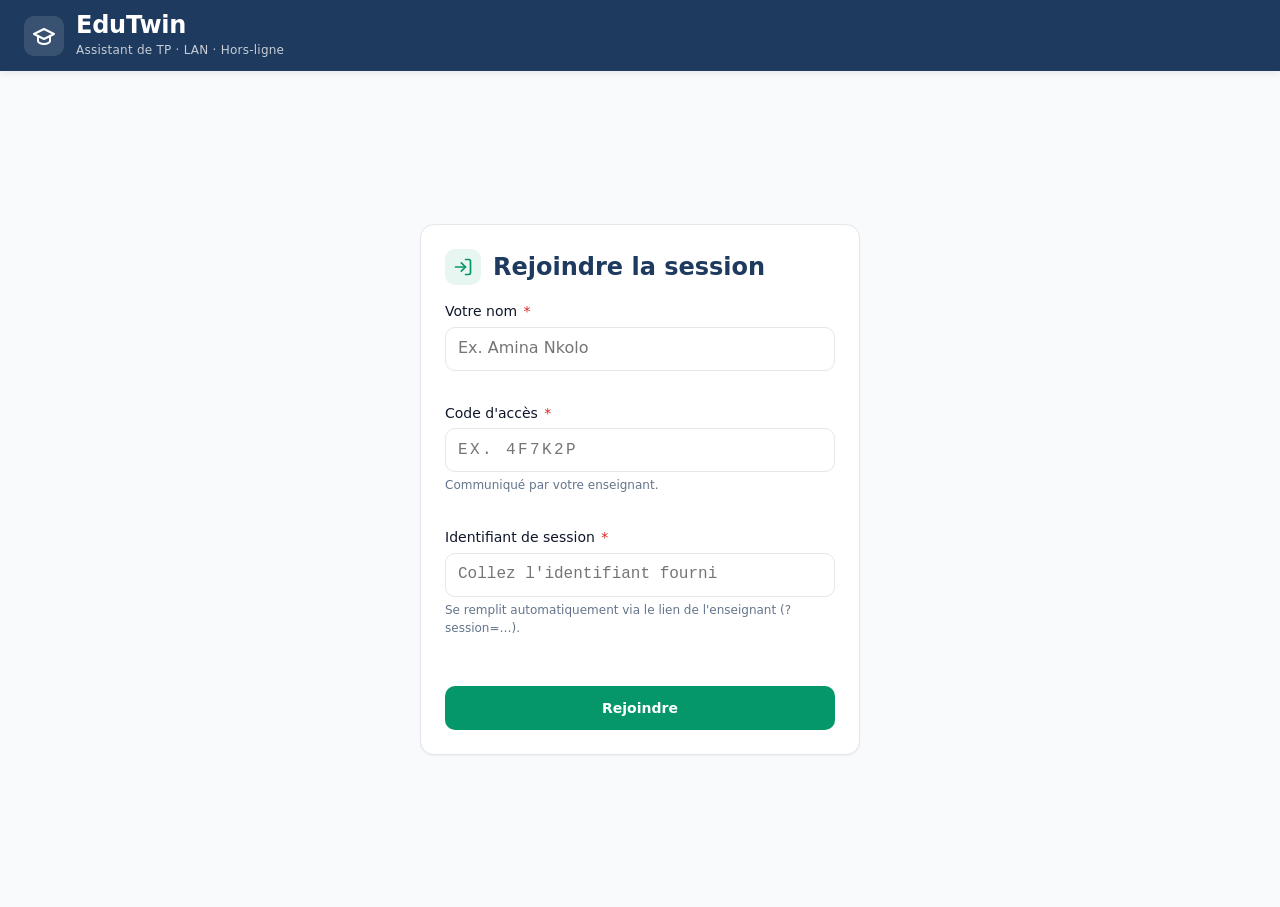
==== frontend/student.html @ 69db7e3c "mvp complet" ====
<!DOCTYPE html>
<html lang="fr">
<head>
  <meta charset="UTF-8">
  <meta name="viewport" content="width=device-width, initial-scale=1">
  <title>EduTwin — Espace Élève</title>
  <link rel="stylesheet" href="css/tokens.css">
  <link rel="stylesheet" href="css/fonts.css">
  <link rel="stylesheet" href="css/base.css">
  <link rel="stylesheet" href="css/components.css">
  <link rel="stylesheet" href="css/student.css">
</head>
<body>
  <a class="skip-link" href="#main">Aller au contenu principal</a>

  <header class="app-header">
    <div class="app-header__inner">
      <a class="brand" href="index.html" aria-label="EduTwin — accueil">
        <span class="brand__logo" aria-hidden="true">
          <svg class="icon-lg" viewBox="0 0 24 24" fill="none" stroke="currentColor" stroke-width="2" stroke-linecap="round" stroke-linejoin="round"><path d="M22 10 12 5 2 10l10 5 10-5Z"/><path d="M6 12v5c0 1 2 3 6 3s6-2 6-3v-5"/></svg>
        </span>
        <span>
          <span class="brand__name">EduTwin</span>
          <span class="brand__sub">Assistant de TP · LAN · Hors-ligne</span>
        </span>
      </a>
      <span class="app-header__spacer"></span>
      <span class="app-header__meta" id="header-eleve"></span>
    </div>
  </header>

  <main id="main">
    <!-- ================= ÉCRAN DE CONNEXION ================= -->
    <section class="join-screen" id="ecran-join">
      <div class="card join-card" aria-labelledby="titre-join">
        <div class="card__header">
          <span class="card__icon" aria-hidden="true" style="background:var(--color-success-050);color:var(--color-accent);">
            <svg class="icon" viewBox="0 0 24 24" fill="none" stroke="currentColor" stroke-width="2" stroke-linecap="round" stroke-linejoin="round"><path d="M15 3h4a2 2 0 0 1 2 2v14a2 2 0 0 1-2 2h-4"/><path d="m10 17 5-5-5-5"/><path d="M15 12H3"/></svg>
          </span>
          <h1 class="card__title" id="titre-join" style="font-size:var(--fs-xl);">Rejoindre la session</h1>
        </div>

        <form id="form-join" novalidate>
          <div class="field">
            <label class="field__label" for="nom_eleve">Votre nom <span class="field__req" aria-hidden="true">*</span></label>
            <input class="input" type="text" id="nom_eleve" name="nom_eleve" required
                   placeholder="Ex. Amina Nkolo" autocomplete="name">
            <p class="field__error" id="err-nom" aria-live="polite"></p>
          </div>
          <div class="field">
            <label class="field__label" for="code_acces">Code d'accès <span class="field__req" aria-hidden="true">*</span></label>
            <input class="input input--mono" type="text" id="code_acces" name="code_acces" required
                   placeholder="Ex. 4F7K2P" autocomplete="off" autocapitalize="characters"
                   maxlength="12" style="letter-spacing:.15em;text-transform:uppercase;">
            <p class="field__hint">Communiqué par votre enseignant.</p>
            <p class="field__error" id="err-code" aria-live="polite"></p>
          </div>
          <div class="field">
            <label class="field__label" for="session_id">Identifiant de session <span class="field__req" aria-hidden="true">*</span></label>
            <input class="input input--mono" type="text" id="session_id" name="session_id" required
                   placeholder="Collez l'identifiant fourni" autocomplete="off">
            <p class="field__hint">Se remplit automatiquement via le lien de l'enseignant (?session=…).</p>
            <p class="field__error" id="err-session" aria-live="polite"></p>
          </div>
          <p class="field__error" id="err-join" aria-live="polite"></p>
          <button class="btn btn--accent btn--block mt-4" type="submit" id="btn-join">
            <span class="btn__label">Rejoindre</span>
          </button>
        </form>
      </div>
    </section>

    <!-- ================= VUE TP (masquée avant connexion) ================= -->
    <section class="container hidden" id="ecran-tp">
      <div class="page-title">
        <h1 id="tp-titre">Mon TP</h1>
      </div>
      <p class="page-subtitle" id="tp-sous-titre">Suivez les tâches et posez vos questions à l'assistant.</p>

      <div class="note mb-4">
        <svg class="icon-sm" viewBox="0 0 24 24" fill="none" stroke="currentColor" stroke-width="2" stroke-linecap="round" stroke-linejoin="round" aria-hidden="true" style="margin-top:2px;"><circle cx="12" cy="12" r="10"/><path d="M12 16v-4"/><path d="M12 8h.01"/></svg>
        <span>EduTwin ne remplace pas votre éditeur de code : gardez votre IDE ouvert à côté et codez-y. Ici, mettez à jour votre avancement et demandez des indices.</span>
      </div>

      <!-- Progression globale de l'élève -->
      <div class="card mb-4">
        <div class="student-progress">
          <span class="student-progress__label" id="progress-label">0 / 0</span>
          <div class="progress" id="progress-global"><div class="progress__bar" id="progress-global-bar"></div></div>
          <span class="text-sm text-muted" id="progress-pct">0%</span>
        </div>
      </div>

      <div class="student-layout">
        <!-- Tâches -->
        <div>
          <h2 class="mb-2" style="font-size:var(--fs-lg);">Tâches</h2>
          <div class="task-list" id="task-list"><!-- rempli par student.js --></div>
        </div>

        <!-- Chat IA -->
        <div class="chat-panel" aria-labelledby="chat-titre">
          <div class="chat-panel__header">
            <span class="card__icon" aria-hidden="true">
              <svg class="icon" viewBox="0 0 24 24" fill="none" stroke="currentColor" stroke-width="2" stroke-linecap="round" stroke-linejoin="round"><path d="M12 8V4H8"/><rect width="16" height="12" x="4" y="8" rx="2"/><path d="M2 14h2"/><path d="M20 14h2"/><path d="M15 13v2"/><path d="M9 13v2"/></svg>
            </span>
            <div>
              <div class="chat-panel__title" id="chat-titre">Assistant EduTwin</div>
              <div class="chat-panel__sub">Des indices, jamais la solution toute faite.</div>
            </div>
          </div>

          <div class="chat-log" id="chat-log" aria-live="polite" aria-label="Conversation avec l'assistant">
            <div class="chat-bubble chat-bubble--ai">
              Bonjour ! Pose-moi une question sur une tâche et je te guiderai pas à pas.
            </div>
          </div>

          <form class="chat-form" id="chat-form">
            <label class="sr-only" for="question">Votre question</label>
            <textarea class="textarea" id="question" name="question" rows="1"
                      placeholder="Posez votre question…" required></textarea>
            <button class="btn btn--primary btn--icon" type="submit" id="btn-chat" aria-label="Envoyer la question">
              <svg class="icon" viewBox="0 0 24 24" fill="none" stroke="currentColor" stroke-width="2" stroke-linecap="round" stroke-linejoin="round" aria-hidden="true"><path d="M22 2 11 13"/><path d="M22 2 15 22l-4-9-9-4Z"/></svg>
            </button>
          </form>
        </div>
      </div>
    </section>
  </main>

  <div class="toast-region" id="toast-region" aria-live="polite" aria-atomic="false"></div>

  <script type="module" src="js/student.js"></script>
</body>
</html>
---- frontend/css/tokens.css ----
/* ==========================================================================
   EduTwin — Design Tokens (skill ui-ux-pro-max : "Data-Dense Dashboard")
   Source de vérité visuelle. NE PAS coder de couleur en dur ailleurs :
   utiliser exclusivement ces variables.
   ========================================================================== */

:root {
  /* --- Couleurs de marque --- */
  --color-primary:        #1E3A5F;   /* navy — barres, titres, header */
  --color-primary-600:    #17304e;
  --color-primary-700:    #112640;
  --color-on-primary:     #FFFFFF;
  --color-secondary:      #2563EB;   /* bleu — actions, liens, en_cours */
  --color-secondary-050:  #EFF4FF;
  --color-accent:         #059669;   /* vert — CTA, complete, actif */
  --color-accent-050:     #E7F6F0;

  /* --- Surfaces & texte --- */
  --color-background:     #F8FAFC;
  --color-surface:        #FFFFFF;
  --color-foreground:     #0F172A;
  --color-muted:          #F1F3F5;
  --color-muted-fg:       #64748B;   /* texte secondaire (contraste AA) */
  --color-border:         #E4E7EB;
  --color-ring:           #1E3A5F;

  /* --- Sémantique / statuts --- */
  --color-success:        #059669;   /* complete / actif */
  --color-success-050:    #E7F6F0;
  --color-info:           #2563EB;   /* en_cours */
  --color-info-050:       #EFF4FF;
  --color-danger:         #DC2626;   /* bloque */
  --color-danger-050:     #FDECEC;
  --color-warning:        #D97706;   /* inactif / alerte retard */
  --color-warning-050:    #FEF3E2;
  --color-inactive:       #94A3B8;

  /* --- Typographie --- */
  --font-sans: "Fira Sans", system-ui, -apple-system, "Segoe UI", Roboto, sans-serif;
  --font-mono: "Fira Code", ui-monospace, "SFMono-Regular", Menlo, Consolas, monospace;
  --fs-xs:   0.75rem;   /* 12 */
  --fs-sm:   0.875rem;  /* 14 */
  --fs-base: 1rem;      /* 16 */
  --fs-lg:   1.125rem;  /* 18 */
  --fs-xl:   1.5rem;    /* 24 */
  --fs-2xl:  2rem;      /* 32 */
  --lh-tight: 1.25;
  --lh-base:  1.55;
  --fw-regular: 400;
  --fw-medium:  500;
  --fw-semibold:600;
  --fw-bold:    700;

  /* --- Espacements (rythme 4/8px) --- */
  --sp-1: 0.25rem;  --sp-2: 0.5rem;  --sp-3: 0.75rem; --sp-4: 1rem;
  --sp-5: 1.25rem;  --sp-6: 1.5rem;  --sp-8: 2rem;    --sp-10: 2.5rem; --sp-12: 3rem;

  /* --- Rayons, ombres, transitions --- */
  --radius-sm: 6px;  --radius-md: 10px; --radius-lg: 14px; --radius-full: 999px;
  --shadow-sm: 0 1px 2px rgba(15,23,42,.06);
  --shadow-md: 0 2px 8px rgba(15,23,42,.08);
  --shadow-lg: 0 8px 24px rgba(15,23,42,.12);
  --ring-focus: 0 0 0 3px rgba(30,58,95,.35);
  --transition: 180ms cubic-bezier(.2,.6,.2,1);

  /* --- Z-index --- */
  --z-nav: 20; --z-sticky: 40; --z-modal: 100; --z-toast: 1000;
}

@media (prefers-reduced-motion: reduce) {
  :root { --transition: 0ms; }
  * { animation-duration: .001ms !important; transition-duration: .001ms !important; }
}

/* Les @font-face (Fira Sans / Fira Code) embarqués localement pour le hors-ligne
   sont déclarés dans fonts.css par le Lot 3 ; fallback système ci-dessus si absents. */
---- frontend/css/fonts.css ----
/* ==========================================================================
   EduTwin — Polices locales (hors-ligne, AUCUN CDN)
   --------------------------------------------------------------------------
   Les @font-face ci-dessous pointent vers des fichiers LOCAUX dans
   frontend/fonts/. Si ces fichiers sont absents, le navigateur applique
   automatiquement le fallback système déclaré dans tokens.css
   (--font-sans / --font-mono) : l'application reste parfaitement lisible.
   `font-display: swap` évite tout texte invisible pendant le chargement.
   Aucun téléchargement réseau : déposez simplement les .woff2 dans
   frontend/fonts/ pour activer Fira.
   ========================================================================== */

/* --- Fira Sans (UI / texte) --- */
@font-face {
  font-family: "Fira Sans";
  font-style: normal;
  font-weight: 300;
  font-display: swap;
  src: local("Fira Sans Light"), url("../fonts/FiraSans-Light.woff2") format("woff2");
}
@font-face {
  font-family: "Fira Sans";
  font-style: normal;
  font-weight: 400;
  font-display: swap;
  src: local("Fira Sans Regular"), url("../fonts/FiraSans-Regular.woff2") format("woff2");
}
@font-face {
  font-family: "Fira Sans";
  font-style: normal;
  font-weight: 500;
  font-display: swap;
  src: local("Fira Sans Medium"), url("../fonts/FiraSans-Medium.woff2") format("woff2");
}
@font-face {
  font-family: "Fira Sans";
  font-style: normal;
  font-weight: 600;
  font-display: swap;
  src: local("Fira Sans SemiBold"), url("../fonts/FiraSans-SemiBold.woff2") format("woff2");
}
@font-face {
  font-family: "Fira Sans";
  font-style: normal;
  font-weight: 700;
  font-display: swap;
  src: local("Fira Sans Bold"), url("../fonts/FiraSans-Bold.woff2") format("woff2");
}

/* --- Fira Code (données / code / code d'accès) --- */
@font-face {
  font-family: "Fira Code";
  font-style: normal;
  font-weight: 400;
  font-display: swap;
  src: local("Fira Code Regular"), url("../fonts/FiraCode-Regular.woff2") format("woff2");
}
@font-face {
  font-family: "Fira Code";
  font-style: normal;
  font-weight: 500;
  font-display: swap;
  src: local("Fira Code Medium"), url("../fonts/FiraCode-Medium.woff2") format("woff2");
}
@font-face {
  font-family: "Fira Code";
  font-style: normal;
  font-weight: 600;
  font-display: swap;
  src: local("Fira Code SemiBold"), url("../fonts/FiraCode-SemiBold.woff2") format("woff2");
}
@font-face {
  font-family: "Fira Code";
  font-style: normal;
  font-weight: 700;
  font-display: swap;
  src: local("Fira Code Bold"), url("../fonts/FiraCode-Bold.woff2") format("woff2");
}
---- frontend/css/base.css ----
/* ==========================================================================
   EduTwin — base.css
   Reset léger, base typographique, layout global et utilitaires.
   Dépend de tokens.css (variables) et fonts.css (@font-face), chargés
   AVANT ce fichier via des <link> dans le HTML (pas d'@import).
   ========================================================================== */

/* --- Reset léger ------------------------------------------------------- */
*,
*::before,
*::after { box-sizing: border-box; }

* { margin: 0; }

html { -webkit-text-size-adjust: 100%; scroll-behavior: smooth; }

body {
  font-family: var(--font-sans);
  font-size: var(--fs-base);
  line-height: var(--lh-base);
  font-weight: var(--fw-regular);
  color: var(--color-foreground);
  background-color: var(--color-background);
  min-height: 100dvh;
  -webkit-font-smoothing: antialiased;
  text-rendering: optimizeLegibility;
}

img, svg { display: block; max-width: 100%; }
svg { flex-shrink: 0; }

button, input, select, textarea {
  font: inherit;
  color: inherit;
}

a { color: var(--color-secondary); text-decoration: none; }
a:hover { text-decoration: underline; }

/* Focus visible homogène sur tous les éléments interactifs */
:focus-visible {
  outline: 2px solid var(--color-ring);
  outline-offset: 2px;
  border-radius: var(--radius-sm);
}
/* On retire l'outline par défaut au clic souris, on garde :focus-visible */
:focus:not(:focus-visible) { outline: none; }

/* --- Typographie ------------------------------------------------------- */
h1, h2, h3, h4 {
  font-family: var(--font-sans);
  line-height: var(--lh-tight);
  color: var(--color-primary);
  font-weight: var(--fw-semibold);
}
h1 { font-size: var(--fs-2xl); font-weight: var(--fw-bold); }
h2 { font-size: var(--fs-xl); }
h3 { font-size: var(--fs-lg); }
h4 { font-size: var(--fs-base); }

.mono { font-family: var(--font-mono); }

/* --- Layout : header applicatif --------------------------------------- */
.app-header {
  position: sticky;
  top: 0;
  z-index: var(--z-sticky);
  background: var(--color-primary);
  color: var(--color-on-primary);
  box-shadow: var(--shadow-md);
}
.app-header__inner {
  display: flex;
  align-items: center;
  gap: var(--sp-4);
  max-width: 1440px;
  margin: 0 auto;
  padding: var(--sp-3) var(--sp-6);
}
.brand {
  display: flex;
  align-items: center;
  gap: var(--sp-3);
  color: var(--color-on-primary);
  text-decoration: none;
}
.brand:hover { text-decoration: none; }
.brand__logo {
  display: inline-flex;
  align-items: center;
  justify-content: center;
  width: 40px; height: 40px;
  border-radius: var(--radius-md);
  background: rgba(255, 255, 255, .12);
  color: var(--color-on-primary);
}
.brand__name {
  font-size: var(--fs-xl);
  font-weight: var(--fw-bold);
  letter-spacing: -0.01em;
  line-height: 1.1;
}
.brand__sub {
  display: block;
  font-size: var(--fs-xs);
  font-weight: var(--fw-regular);
  color: rgba(255, 255, 255, .75);
  letter-spacing: .02em;
}
.app-header__spacer { flex: 1; }
.app-header__meta {
  font-size: var(--fs-sm);
  color: rgba(255, 255, 255, .85);
  display: flex;
  align-items: center;
  gap: var(--sp-2);
}

/* --- Layout : conteneur & sections ------------------------------------ */
.container {
  width: 100%;
  max-width: 1440px;
  margin: 0 auto;
  padding: var(--sp-6);
}
.container--narrow { max-width: 760px; }

.page-title {
  display: flex;
  align-items: center;
  gap: var(--sp-3);
  margin-bottom: var(--sp-2);
}
.page-subtitle {
  color: var(--color-muted-fg);
  font-size: var(--fs-sm);
  margin-bottom: var(--sp-6);
}

.stack > * + * { margin-top: var(--sp-4); }
.stack-lg > * + * { margin-top: var(--sp-6); }

/* --- Grilles utilitaires ---------------------------------------------- */
.grid { display: grid; gap: var(--sp-6); }
.grid-2 { grid-template-columns: repeat(2, 1fr); }
.grid-auto {
  grid-template-columns: repeat(auto-fill, minmax(260px, 1fr));
}

/* --- Utilitaires génériques ------------------------------------------- */
.flex { display: flex; }
.items-center { align-items: center; }
.justify-between { justify-content: space-between; }
.gap-2 { gap: var(--sp-2); }
.gap-3 { gap: var(--sp-3); }
.gap-4 { gap: var(--sp-4); }
.wrap { flex-wrap: wrap; }
.flex-1 { flex: 1; }
.text-muted { color: var(--color-muted-fg); }
.text-sm { font-size: var(--fs-sm); }
.text-xs { font-size: var(--fs-xs); }
.text-center { text-align: center; }
.mt-2 { margin-top: var(--sp-2); }
.mt-4 { margin-top: var(--sp-4); }
.mt-6 { margin-top: var(--sp-6); }
.mb-2 { margin-bottom: var(--sp-2); }
.mb-4 { margin-bottom: var(--sp-4); }
.hidden { display: none !important; }
.sr-only {
  position: absolute; width: 1px; height: 1px;
  padding: 0; margin: -1px; overflow: hidden;
  clip: rect(0, 0, 0, 0); white-space: nowrap; border: 0;
}

/* Lien d'évitement (accessibilité clavier) */
.skip-link {
  position: absolute;
  left: var(--sp-3);
  top: -60px;
  z-index: var(--z-toast);
  background: var(--color-surface);
  color: var(--color-primary);
  padding: var(--sp-2) var(--sp-4);
  border-radius: var(--radius-sm);
  box-shadow: var(--shadow-md);
  transition: top var(--transition);
}
.skip-link:focus { top: var(--sp-3); text-decoration: none; }

/* --- Icônes ------------------------------------------------------------ */
.icon { width: 20px; height: 20px; stroke-width: 2; }
.icon-sm { width: 16px; height: 16px; stroke-width: 2; }
.icon-lg { width: 24px; height: 24px; stroke-width: 2; }

/* --- Responsive -------------------------------------------------------- */
@media (max-width: 1024px) {
  .container { padding: var(--sp-5); }
}
@media (max-width: 768px) {
  .grid-2 { grid-template-columns: 1fr; }
  .grid { gap: var(--sp-4); }
  h1 { font-size: var(--fs-xl); }
  .app-header__inner { padding: var(--sp-3) var(--sp-4); }
  .app-header__meta { display: none; }
  .container { padding: var(--sp-4); }
}
---- frontend/css/components.css ----
/* ==========================================================================
   EduTwin — components.css
   Composants réutilisables : boutons, cartes, badges, inputs, modale,
   toasts, table, barre de progression, bulles de chat, spinner, skeleton.
   ========================================================================== */

/* --- Cartes ------------------------------------------------------------ */
.card {
  background: var(--color-surface);
  border: 1px solid var(--color-border);
  border-radius: var(--radius-lg);
  box-shadow: var(--shadow-sm);
  padding: var(--sp-6);
}
.card--pad-0 { padding: 0; }
.card__header {
  display: flex;
  align-items: center;
  gap: var(--sp-3);
  margin-bottom: var(--sp-4);
}
.card__title {
  font-size: var(--fs-lg);
  font-weight: var(--fw-semibold);
  color: var(--color-primary);
}
.card__icon {
  display: inline-flex;
  align-items: center;
  justify-content: center;
  width: 36px; height: 36px;
  border-radius: var(--radius-md);
  background: var(--color-secondary-050);
  color: var(--color-secondary);
}

/* --- Boutons ----------------------------------------------------------- */
.btn {
  display: inline-flex;
  align-items: center;
  justify-content: center;
  gap: var(--sp-2);
  min-height: 44px;
  padding: var(--sp-2) var(--sp-5);
  border: 1px solid transparent;
  border-radius: var(--radius-md);
  font-size: var(--fs-sm);
  font-weight: var(--fw-semibold);
  line-height: 1;
  cursor: pointer;
  background: var(--color-muted);
  color: var(--color-foreground);
  transition: background var(--transition), border-color var(--transition),
              box-shadow var(--transition), transform var(--transition), opacity var(--transition);
  white-space: nowrap;
}
.btn:hover { background: #e6e9ed; }
.btn:active { transform: translateY(1px); }
.btn:disabled { opacity: .55; cursor: not-allowed; }

.btn--primary { background: var(--color-secondary); color: #fff; }
.btn--primary:hover { background: #1d4fd0; }

.btn--accent { background: var(--color-accent); color: #fff; }
.btn--accent:hover { background: #047d58; }

.btn--danger { background: var(--color-danger); color: #fff; }
.btn--danger:hover { background: #b91c1c; }

.btn--ghost { background: transparent; border-color: var(--color-border); }
.btn--ghost:hover { background: var(--color-muted); }

.btn--outline { background: transparent; border-color: var(--color-secondary); color: var(--color-secondary); }
.btn--outline:hover { background: var(--color-secondary-050); }

.btn--sm { min-height: 36px; padding: var(--sp-1) var(--sp-3); font-size: var(--fs-xs); }
.btn--block { width: 100%; }
.btn--icon { padding: var(--sp-2); min-width: 44px; }

/* Bouton actif (groupe de statut) */
.btn.is-active { box-shadow: inset 0 0 0 2px currentColor; }

/* --- Champs de formulaire --------------------------------------------- */
.field { display: block; }
.field + .field { margin-top: var(--sp-4); }
.field__label {
  display: block;
  font-size: var(--fs-sm);
  font-weight: var(--fw-medium);
  color: var(--color-foreground);
  margin-bottom: var(--sp-1);
}
.field__req { color: var(--color-danger); margin-left: 2px; }
.field__hint {
  font-size: var(--fs-xs);
  color: var(--color-muted-fg);
  margin-top: var(--sp-1);
}
.field__error {
  font-size: var(--fs-xs);
  color: var(--color-danger);
  margin-top: var(--sp-1);
  min-height: 1em;
}

.input, .textarea, .select {
  width: 100%;
  min-height: 44px;
  padding: var(--sp-2) var(--sp-3);
  background: var(--color-surface);
  border: 1px solid var(--color-border);
  border-radius: var(--radius-md);
  color: var(--color-foreground);
  transition: border-color var(--transition), box-shadow var(--transition);
}
.textarea { min-height: 84px; resize: vertical; line-height: var(--lh-base); }
.input:focus, .textarea:focus, .select:focus {
  outline: none;
  border-color: var(--color-secondary);
  box-shadow: var(--ring-focus);
}
.input[aria-invalid="true"],
.textarea[aria-invalid="true"] {
  border-color: var(--color-danger);
}
.input--mono { font-family: var(--font-mono); }

/* --- Badges de statut -------------------------------------------------- */
.badge {
  display: inline-flex;
  align-items: center;
  gap: var(--sp-1);
  padding: 2px var(--sp-2);
  border-radius: var(--radius-full);
  font-size: var(--fs-xs);
  font-weight: var(--fw-semibold);
  line-height: 1.6;
  white-space: nowrap;
}
.badge__dot {
  width: 8px; height: 8px;
  border-radius: 50%;
  background: currentColor;
  flex-shrink: 0;
}
.badge--success { background: var(--color-success-050); color: #04724f; }
.badge--info    { background: var(--color-info-050);    color: #1d4fd0; }
.badge--danger  { background: var(--color-danger-050);  color: #b91c1c; }
.badge--warning { background: var(--color-warning-050); color: #b45f06; }
.badge--muted   { background: var(--color-muted);       color: var(--color-muted-fg); }

/* --- Barre de progression --------------------------------------------- */
.progress {
  --pct: 0%;
  position: relative;
  height: 8px;
  background: var(--color-muted);
  border-radius: var(--radius-full);
  overflow: hidden;
}
.progress__bar {
  position: absolute;
  inset: 0;
  width: var(--pct);
  background: var(--color-accent);
  border-radius: inherit;
  transition: width var(--transition);
}
.progress--info .progress__bar { background: var(--color-secondary); }

/* --- Table ------------------------------------------------------------- */
.table-wrap {
  overflow-x: auto;
  border: 1px solid var(--color-border);
  border-radius: var(--radius-lg);
  background: var(--color-surface);
}
.table {
  width: 100%;
  border-collapse: collapse;
  font-size: var(--fs-sm);
}
.table th, .table td {
  padding: var(--sp-3) var(--sp-4);
  text-align: left;
  border-bottom: 1px solid var(--color-border);
  vertical-align: middle;
}
.table thead th {
  position: sticky;
  top: 0;
  background: var(--color-muted);
  color: var(--color-muted-fg);
  font-weight: var(--fw-semibold);
  font-size: var(--fs-xs);
  text-transform: uppercase;
  letter-spacing: .04em;
  z-index: 1;
}
.table tbody tr { transition: background var(--transition); }
.table tbody tr:hover { background: var(--color-secondary-050); }
.table tbody tr:last-child td { border-bottom: none; }
.table td .mono { font-variant-numeric: tabular-nums; }

/* --- Spinner ----------------------------------------------------------- */
.spinner {
  display: inline-block;
  width: 18px; height: 18px;
  border: 2px solid currentColor;
  border-top-color: transparent;
  border-radius: 50%;
  animation: spin .7s linear infinite;
  vertical-align: middle;
}
.spinner--lg { width: 28px; height: 28px; border-width: 3px; }
@keyframes spin { to { transform: rotate(360deg); } }

/* --- Skeleton ---------------------------------------------------------- */
.skeleton {
  background: linear-gradient(90deg,
    var(--color-muted) 25%, #e9edf1 37%, var(--color-muted) 63%);
  background-size: 400% 100%;
  animation: shimmer 1.4s ease infinite;
  border-radius: var(--radius-sm);
}
.skeleton--line { height: 12px; margin: var(--sp-2) 0; }
.skeleton--title { height: 20px; width: 40%; }
@keyframes shimmer {
  0% { background-position: 100% 0; }
  100% { background-position: 0 0; }
}

/* --- État vide --------------------------------------------------------- */
.empty {
  display: flex;
  flex-direction: column;
  align-items: center;
  gap: var(--sp-3);
  text-align: center;
  padding: var(--sp-10) var(--sp-6);
  color: var(--color-muted-fg);
}
.empty__icon {
  color: var(--color-inactive);
  width: 40px; height: 40px;
}
.empty__title { color: var(--color-foreground); font-weight: var(--fw-semibold); }

/* --- Modale ------------------------------------------------------------ */
.modal-overlay {
  position: fixed;
  inset: 0;
  z-index: var(--z-modal);
  background: rgba(15, 23, 42, .5);
  display: flex;
  align-items: center;
  justify-content: center;
  padding: var(--sp-4);
  animation: fade-in var(--transition);
}
.modal {
  background: var(--color-surface);
  border-radius: var(--radius-lg);
  box-shadow: var(--shadow-lg);
  width: 100%;
  max-width: 480px;
  padding: var(--sp-6);
  animation: modal-in var(--transition);
}
.modal__header {
  display: flex;
  align-items: center;
  justify-content: space-between;
  gap: var(--sp-3);
  margin-bottom: var(--sp-4);
}
@keyframes fade-in { from { opacity: 0; } to { opacity: 1; } }
@keyframes modal-in {
  from { opacity: 0; transform: translateY(8px) scale(.98); }
  to { opacity: 1; transform: none; }
}

/* --- Toasts ------------------------------------------------------------ */
.toast-region {
  position: fixed;
  right: var(--sp-4);
  bottom: var(--sp-4);
  z-index: var(--z-toast);
  display: flex;
  flex-direction: column;
  gap: var(--sp-2);
  max-width: min(360px, calc(100vw - 2 * var(--sp-4)));
}
.toast {
  display: flex;
  align-items: flex-start;
  gap: var(--sp-2);
  padding: var(--sp-3) var(--sp-4);
  background: var(--color-primary);
  color: #fff;
  border-radius: var(--radius-md);
  box-shadow: var(--shadow-lg);
  font-size: var(--fs-sm);
  animation: toast-in var(--transition);
}
.toast--success { background: var(--color-accent); }
.toast--danger  { background: var(--color-danger); }
.toast--info    { background: var(--color-secondary); }
.toast.is-leaving { animation: toast-out 200ms ease forwards; }
@keyframes toast-in { from { opacity: 0; transform: translateY(10px); } to { opacity: 1; transform: none; } }
@keyframes toast-out { to { opacity: 0; transform: translateY(10px); } }

/* --- Bulles de chat ---------------------------------------------------- */
.chat-bubble {
  max-width: 78%;
  padding: var(--sp-3) var(--sp-4);
  border-radius: var(--radius-lg);
  font-size: var(--fs-sm);
  line-height: var(--lh-base);
  white-space: pre-wrap;
  word-break: break-word;
  animation: bubble-in var(--transition);
}
.chat-bubble--user {
  align-self: flex-end;
  background: var(--color-secondary);
  color: #fff;
  border-bottom-right-radius: var(--radius-sm);
}
.chat-bubble--ai {
  align-self: flex-start;
  background: var(--color-surface);
  border: 1px solid var(--color-border);
  color: var(--color-foreground);
  border-bottom-left-radius: var(--radius-sm);
}
.chat-bubble__meta {
  font-size: var(--fs-xs);
  opacity: .75;
  margin-top: var(--sp-1);
}
@keyframes bubble-in { from { opacity: 0; transform: translateY(6px); } to { opacity: 1; transform: none; } }

/* Indicateur « l'assistant réfléchit… » */
.typing {
  display: inline-flex;
  align-items: center;
  gap: 4px;
}
.typing span {
  width: 7px; height: 7px;
  border-radius: 50%;
  background: var(--color-muted-fg);
  animation: typing-dot 1.2s ease-in-out infinite;
}
.typing span:nth-child(2) { animation-delay: .15s; }
.typing span:nth-child(3) { animation-delay: .3s; }
@keyframes typing-dot {
  0%, 60%, 100% { transform: translateY(0); opacity: .5; }
  30% { transform: translateY(-4px); opacity: 1; }
}

/* --- Bouton copier ----------------------------------------------------- */
.copy-btn { cursor: pointer; }
.copy-btn.is-copied { background: var(--color-accent); color: #fff; border-color: transparent; }
---- frontend/css/student.css ----
/* ==========================================================================
   EduTwin — student.css
   Styles spécifiques à l'interface élève.
   ========================================================================== */

/* --- Écran de connexion ------------------------------------------------ */
.join-screen {
  min-height: calc(100dvh - 64px);
  display: flex;
  align-items: center;
  justify-content: center;
  padding: var(--sp-6);
}
.join-card { width: 100%; max-width: 440px; }

/* --- Layout TP : tâches (gauche) + chat (droite) ----------------------- */
.student-layout {
  display: grid;
  grid-template-columns: 1fr 400px;
  gap: var(--sp-6);
  align-items: start;
}

/* Rappel « travaillez dans votre IDE » */
.note {
  display: flex;
  align-items: flex-start;
  gap: var(--sp-2);
  padding: var(--sp-3) var(--sp-4);
  background: var(--color-warning-050);
  border: 1px solid #f4d9a8;
  border-radius: var(--radius-md);
  color: #8a5a08;
  font-size: var(--fs-sm);
}

/* --- Liste des tâches -------------------------------------------------- */
.task-list { display: flex; flex-direction: column; gap: var(--sp-4); }
.task {
  background: var(--color-surface);
  border: 1px solid var(--color-border);
  border-left: 4px solid var(--color-border);
  border-radius: var(--radius-lg);
  padding: var(--sp-4) var(--sp-5);
  transition: border-color var(--transition), box-shadow var(--transition);
}
.task:hover { box-shadow: var(--shadow-md); }
.task[data-statut="en_cours"] { border-left-color: var(--color-secondary); }
.task[data-statut="bloque"]   { border-left-color: var(--color-danger); }
.task[data-statut="complete"] { border-left-color: var(--color-accent); }

.task__head {
  display: flex;
  align-items: center;
  justify-content: space-between;
  gap: var(--sp-3);
  margin-bottom: var(--sp-2);
}
.task__num {
  display: inline-flex;
  align-items: center;
  justify-content: center;
  width: 28px; height: 28px;
  border-radius: var(--radius-full);
  background: var(--color-primary);
  color: #fff;
  font-family: var(--font-mono);
  font-size: var(--fs-sm);
  font-weight: var(--fw-bold);
  flex-shrink: 0;
}
.task__title { font-size: var(--fs-base); font-weight: var(--fw-semibold); color: var(--color-primary); }
.task__title-wrap { display: flex; align-items: center; gap: var(--sp-3); min-width: 0; }
.task__consigne {
  font-family: var(--font-mono);
  font-size: var(--fs-sm);
  line-height: var(--lh-base);
  color: var(--color-foreground);
  background: var(--color-muted);
  border-radius: var(--radius-md);
  padding: var(--sp-3);
  margin: var(--sp-2) 0 var(--sp-3);
  white-space: pre-wrap;
  overflow-wrap: anywhere;
}
.task__actions { display: flex; gap: var(--sp-2); flex-wrap: wrap; }

/* Boutons de statut : couleur active dédiée */
.status-btn { color: var(--color-muted-fg); }
.status-btn[data-value="en_cours"].is-active { background: var(--color-secondary); color: #fff; }
.status-btn[data-value="bloque"].is-active   { background: var(--color-danger); color: #fff; }
.status-btn[data-value="complete"].is-active { background: var(--color-accent); color: #fff; }

/* --- Panneau chat ------------------------------------------------------ */
.chat-panel {
  position: sticky;
  top: 84px;
  display: flex;
  flex-direction: column;
  height: calc(100dvh - 108px);
  min-height: 420px;
  background: var(--color-surface);
  border: 1px solid var(--color-border);
  border-radius: var(--radius-lg);
  box-shadow: var(--shadow-sm);
  overflow: hidden;
}
.chat-panel__header {
  display: flex;
  align-items: center;
  gap: var(--sp-3);
  padding: var(--sp-4);
  border-bottom: 1px solid var(--color-border);
  background: var(--color-surface);
}
.chat-panel__title { font-weight: var(--fw-semibold); color: var(--color-primary); }
.chat-panel__sub { font-size: var(--fs-xs); color: var(--color-muted-fg); }

.chat-log {
  flex: 1;
  overflow-y: auto;
  padding: var(--sp-4);
  display: flex;
  flex-direction: column;
  gap: var(--sp-3);
}
.chat-form {
  display: flex;
  gap: var(--sp-2);
  padding: var(--sp-3);
  border-top: 1px solid var(--color-border);
  background: var(--color-surface);
}
.chat-form .textarea {
  min-height: 44px;
  max-height: 120px;
  resize: none;
}

/* --- Barre de progression globale élève -------------------------------- */
.student-progress { display: flex; align-items: center; gap: var(--sp-3); }
.student-progress .progress { flex: 1; }
.student-progress__label {
  font-family: var(--font-mono);
  font-size: var(--fs-sm);
  color: var(--color-muted-fg);
  font-variant-numeric: tabular-nums;
}

/* --- Responsive -------------------------------------------------------- */
@media (max-width: 1024px) {
  .student-layout { grid-template-columns: 1fr; }
  .chat-panel {
    position: static;
    height: auto;
    min-height: 480px;
    max-height: 70vh;
  }
}
@media (max-width: 480px) {
  .task__actions .btn { flex: 1; }
}
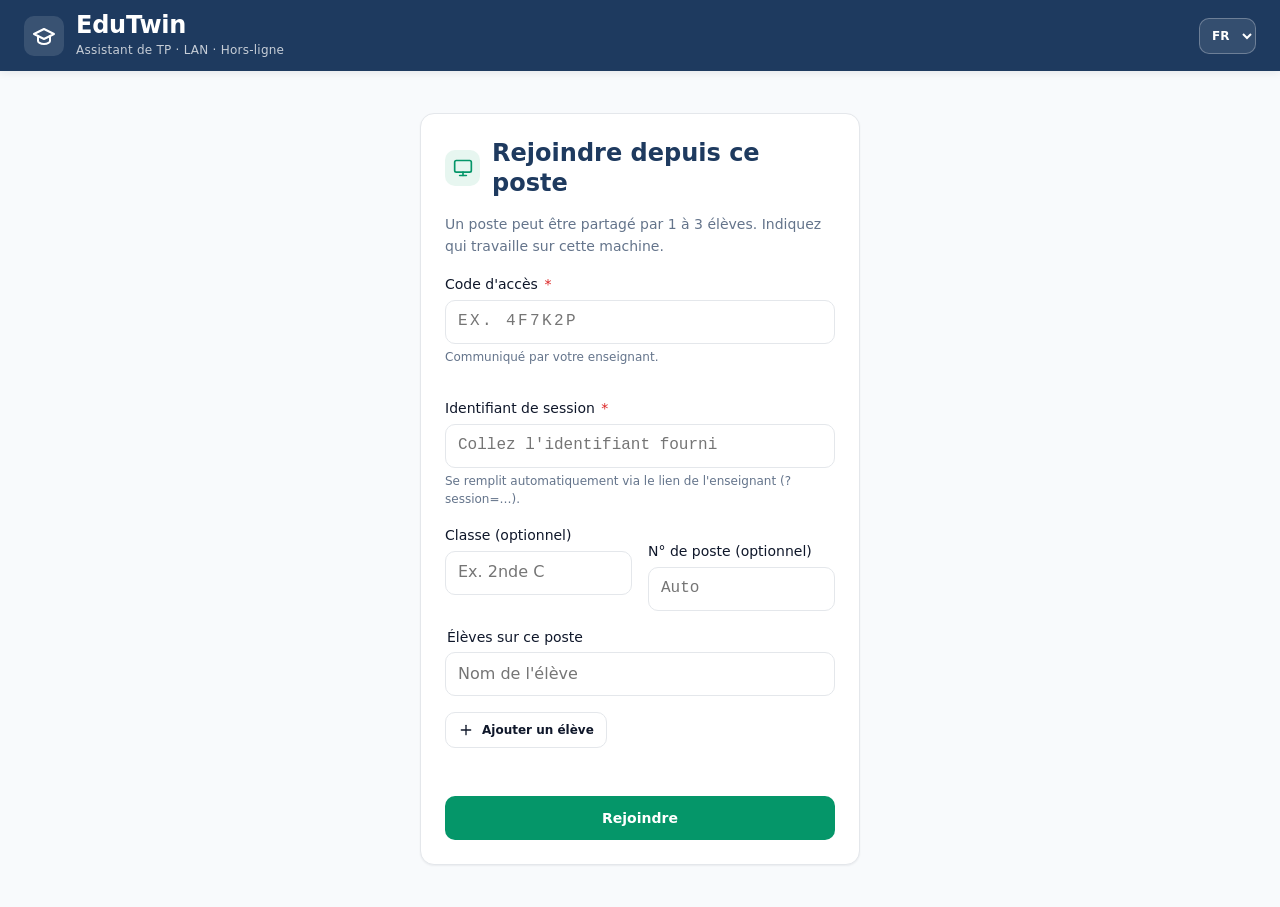
==== commit 043499ca: "les derniere modif" ====
--- a/frontend/student.html
+++ b/frontend/student.html
@@ -9,9 +9,10 @@
   <link rel="stylesheet" href="css/base.css">
   <link rel="stylesheet" href="css/components.css">
   <link rel="stylesheet" href="css/student.css">
+  <script defer src="js/i18n.js"></script>
 </head>
 <body>
-  <a class="skip-link" href="#main">Aller au contenu principal</a>
+  <a class="skip-link" href="#main" data-i18n="nav.skip">Aller au contenu principal</a>
 
   <header class="app-header">
     <div class="app-header__inner">
@@ -21,68 +22,100 @@
         </span>
         <span>
           <span class="brand__name">EduTwin</span>
-          <span class="brand__sub">Assistant de TP · LAN · Hors-ligne</span>
+          <span class="brand__sub" data-i18n="brand.sub">Assistant de TP · LAN · Hors-ligne</span>
         </span>
       </a>
       <span class="app-header__spacer"></span>
-      <span class="app-header__meta" id="header-eleve"></span>
+      <span class="app-header__meta" id="header-poste"></span>
+      <label class="lang-picker">
+        <span class="sr-only" data-i18n="lang.label">Langue</span>
+        <select class="lang-select" aria-label="Langue / Language">
+          <option value="fr">FR</option>
+          <option value="en">EN</option>
+        </select>
+      </label>
+      <button class="btn btn--sm btn--ghost-light hidden" type="button" id="btn-quitter">
+        <svg class="icon-sm" viewBox="0 0 24 24" fill="none" stroke="currentColor" stroke-width="2" stroke-linecap="round" stroke-linejoin="round" aria-hidden="true"><path d="M9 21H5a2 2 0 0 1-2-2V5a2 2 0 0 1 2-2h4"/><path d="m16 17 5-5-5-5"/><path d="M21 12H9"/></svg>
+        <span data-i18n="student.quit">Quitter</span>
+      </button>
     </div>
   </header>
 
   <main id="main">
-    <!-- ================= ÉCRAN DE CONNEXION ================= -->
+    <!-- ================= ÉCRAN DE CONNEXION (POSTE) ================= -->
     <section class="join-screen" id="ecran-join">
       <div class="card join-card" aria-labelledby="titre-join">
         <div class="card__header">
           <span class="card__icon" aria-hidden="true" style="background:var(--color-success-050);color:var(--color-accent);">
-            <svg class="icon" viewBox="0 0 24 24" fill="none" stroke="currentColor" stroke-width="2" stroke-linecap="round" stroke-linejoin="round"><path d="M15 3h4a2 2 0 0 1 2 2v14a2 2 0 0 1-2 2h-4"/><path d="m10 17 5-5-5-5"/><path d="M15 12H3"/></svg>
+            <svg class="icon" viewBox="0 0 24 24" fill="none" stroke="currentColor" stroke-width="2" stroke-linecap="round" stroke-linejoin="round"><rect width="20" height="14" x="2" y="3" rx="2"/><path d="M8 21h8"/><path d="M12 17v4"/></svg>
           </span>
-          <h1 class="card__title" id="titre-join" style="font-size:var(--fs-xl);">Rejoindre la session</h1>
+          <h1 class="card__title" id="titre-join" style="font-size:var(--fs-xl);" data-i18n="student.join.title">Rejoindre depuis ce poste</h1>
         </div>
+        <p class="text-sm text-muted mb-4" data-i18n="student.join.intro">Un poste peut être partagé par 1 à 3 élèves. Indiquez qui travaille sur cette machine.</p>
 
         <form id="form-join" novalidate>
           <div class="field">
-            <label class="field__label" for="nom_eleve">Votre nom <span class="field__req" aria-hidden="true">*</span></label>
-            <input class="input" type="text" id="nom_eleve" name="nom_eleve" required
-                   placeholder="Ex. Amina Nkolo" autocomplete="name">
-            <p class="field__error" id="err-nom" aria-live="polite"></p>
-          </div>
-          <div class="field">
-            <label class="field__label" for="code_acces">Code d'accès <span class="field__req" aria-hidden="true">*</span></label>
+            <label class="field__label" for="code_acces"><span data-i18n="student.field.code">Code d'accès</span> <span class="field__req" aria-hidden="true">*</span></label>
             <input class="input input--mono" type="text" id="code_acces" name="code_acces" required
                    placeholder="Ex. 4F7K2P" autocomplete="off" autocapitalize="characters"
                    maxlength="12" style="letter-spacing:.15em;text-transform:uppercase;">
-            <p class="field__hint">Communiqué par votre enseignant.</p>
+            <p class="field__hint" data-i18n="student.field.code.hint">Communiqué par votre enseignant.</p>
             <p class="field__error" id="err-code" aria-live="polite"></p>
           </div>
           <div class="field">
-            <label class="field__label" for="session_id">Identifiant de session <span class="field__req" aria-hidden="true">*</span></label>
+            <label class="field__label" for="session_id"><span data-i18n="student.field.session">Identifiant de session</span> <span class="field__req" aria-hidden="true">*</span></label>
             <input class="input input--mono" type="text" id="session_id" name="session_id" required
                    placeholder="Collez l'identifiant fourni" autocomplete="off">
-            <p class="field__hint">Se remplit automatiquement via le lien de l'enseignant (?session=…).</p>
+            <p class="field__hint" data-i18n="student.field.session.hint">Se remplit automatiquement via le lien de l'enseignant (?session=…).</p>
             <p class="field__error" id="err-session" aria-live="polite"></p>
           </div>
+          <div class="flex gap-4">
+            <div class="field flex-1">
+              <label class="field__label" for="classe" data-i18n="student.field.classe">Classe (optionnel)</label>
+              <input class="input" type="text" id="classe" name="classe" placeholder="Ex. 2nde C" autocomplete="off">
+            </div>
+            <div class="field flex-1">
+              <label class="field__label" for="numero" data-i18n="student.field.numero">N° de poste (optionnel)</label>
+              <input class="input input--mono" type="number" id="numero" name="numero" min="1" max="200" placeholder="Auto">
+            </div>
+          </div>
+
+          <fieldset class="field eleves-fieldset">
+            <legend class="field__label" data-i18n="student.eleves.legend">Élèves sur ce poste</legend>
+            <div id="eleves-fields"><!-- rempli par student.js --></div>
+            <button class="btn btn--sm btn--ghost mt-2" type="button" id="btn-add-eleve">
+              <svg class="icon-sm" viewBox="0 0 24 24" fill="none" stroke="currentColor" stroke-width="2" stroke-linecap="round" stroke-linejoin="round" aria-hidden="true"><path d="M5 12h14"/><path d="M12 5v14"/></svg>
+              <span data-i18n="student.eleve.add">Ajouter un élève</span>
+            </button>
+            <p class="field__error" id="err-eleves" aria-live="polite"></p>
+          </fieldset>
+
           <p class="field__error" id="err-join" aria-live="polite"></p>
           <button class="btn btn--accent btn--block mt-4" type="submit" id="btn-join">
-            <span class="btn__label">Rejoindre</span>
+            <span class="btn__label" data-i18n="student.join.submit">Rejoindre</span>
           </button>
         </form>
       </div>
     </section>
 
-    <!-- ================= VUE TP (masquée avant connexion) ================= -->
+    <!-- ================= VUE TP ================= -->
     <section class="container hidden" id="ecran-tp">
       <div class="page-title">
-        <h1 id="tp-titre">Mon TP</h1>
+        <h1 data-i18n="student.tp.title">Mon TP</h1>
       </div>
-      <p class="page-subtitle" id="tp-sous-titre">Suivez les tâches et posez vos questions à l'assistant.</p>
+      <p class="page-subtitle" id="tp-sous-titre" data-i18n="student.tp.subtitle">Mettez à jour votre avancement et posez vos questions à l'assistant.</p>
 
       <div class="note mb-4">
         <svg class="icon-sm" viewBox="0 0 24 24" fill="none" stroke="currentColor" stroke-width="2" stroke-linecap="round" stroke-linejoin="round" aria-hidden="true" style="margin-top:2px;"><circle cx="12" cy="12" r="10"/><path d="M12 16v-4"/><path d="M12 8h.01"/></svg>
-        <span>EduTwin ne remplace pas votre éditeur de code : gardez votre IDE ouvert à côté et codez-y. Ici, mettez à jour votre avancement et demandez des indices.</span>
+        <span data-i18n="student.note">EduTwin ne remplace pas votre éditeur de code : gardez votre IDE ouvert à côté et codez-y. Ici, mettez à jour votre avancement et demandez des indices.</span>
       </div>
 
-      <!-- Progression globale de l'élève -->
+      <!-- Sélecteur d'élève actif (poste partagé) -->
+      <div class="card mb-4" id="switcher-card">
+        <div class="eleve-switcher" role="group" aria-label="Élève actif" id="eleve-switcher"><!-- rempli par student.js --></div>
+      </div>
+
+      <!-- Progression globale de l'élève actif -->
       <div class="card mb-4">
         <div class="student-progress">
           <span class="student-progress__label" id="progress-label">0 / 0</span>
@@ -92,35 +125,29 @@
       </div>
 
       <div class="student-layout">
-        <!-- Tâches -->
         <div>
-          <h2 class="mb-2" style="font-size:var(--fs-lg);">Tâches</h2>
+          <h2 class="mb-2" style="font-size:var(--fs-lg);" data-i18n="student.tasks">Tâches</h2>
           <div class="task-list" id="task-list"><!-- rempli par student.js --></div>
         </div>
 
-        <!-- Chat IA -->
         <div class="chat-panel" aria-labelledby="chat-titre">
           <div class="chat-panel__header">
             <span class="card__icon" aria-hidden="true">
               <svg class="icon" viewBox="0 0 24 24" fill="none" stroke="currentColor" stroke-width="2" stroke-linecap="round" stroke-linejoin="round"><path d="M12 8V4H8"/><rect width="16" height="12" x="4" y="8" rx="2"/><path d="M2 14h2"/><path d="M20 14h2"/><path d="M15 13v2"/><path d="M9 13v2"/></svg>
             </span>
             <div>
-              <div class="chat-panel__title" id="chat-titre">Assistant EduTwin</div>
-              <div class="chat-panel__sub">Des indices, jamais la solution toute faite.</div>
+              <div class="chat-panel__title" id="chat-titre" data-i18n="chat.title">Assistant EduTwin</div>
+              <div class="chat-panel__sub" data-i18n="chat.sub">Des indices, jamais la solution toute faite.</div>
             </div>
           </div>
 
-          <div class="chat-log" id="chat-log" aria-live="polite" aria-label="Conversation avec l'assistant">
-            <div class="chat-bubble chat-bubble--ai">
-              Bonjour ! Pose-moi une question sur une tâche et je te guiderai pas à pas.
-            </div>
-          </div>
+          <div class="chat-log" id="chat-log" aria-live="polite" aria-label="Conversation avec l'assistant"></div>
 
           <form class="chat-form" id="chat-form">
-            <label class="sr-only" for="question">Votre question</label>
+            <label class="sr-only" for="question" data-i18n="chat.placeholder">Votre question</label>
             <textarea class="textarea" id="question" name="question" rows="1"
-                      placeholder="Posez votre question…" required></textarea>
-            <button class="btn btn--primary btn--icon" type="submit" id="btn-chat" aria-label="Envoyer la question">
+                      data-i18n-attr="placeholder:chat.placeholder" placeholder="Posez votre question…" required></textarea>
+            <button class="btn btn--primary btn--icon" type="submit" id="btn-chat" data-i18n-attr="aria-label:chat.send" aria-label="Envoyer la question">
               <svg class="icon" viewBox="0 0 24 24" fill="none" stroke="currentColor" stroke-width="2" stroke-linecap="round" stroke-linejoin="round" aria-hidden="true"><path d="M22 2 11 13"/><path d="M22 2 15 22l-4-9-9-4Z"/></svg>
             </button>
           </form>
--- a/frontend/css/components.css
+++ b/frontend/css/components.css
@@ -363,3 +363,50 @@
 /* --- Bouton copier ----------------------------------------------------- */
 .copy-btn { cursor: pointer; }
 .copy-btn.is-copied { background: var(--color-accent); color: #fff; border-color: transparent; }
+
+/* --- Boutons complémentaires ------------------------------------------- */
+/* Bouton discret sur fond navy (header applicatif). */
+.btn--ghost-light {
+  background: rgba(255, 255, 255, .10);
+  border-color: rgba(255, 255, 255, .28);
+  color: #fff;
+}
+.btn--ghost-light:hover { background: rgba(255, 255, 255, .20); }
+
+/* Bouton de suppression discret (contour rouge), avec état « armé ». */
+.btn--danger-ghost {
+  background: transparent;
+  border-color: var(--color-danger);
+  color: var(--color-danger);
+}
+.btn--danger-ghost:hover { background: var(--color-danger-050); }
+.btn--danger-ghost.is-armed { background: var(--color-danger); color: #fff; }
+
+/* --- Sélecteur de langue (en-tête) ------------------------------------- */
+.lang-picker { display: inline-flex; align-items: center; }
+.lang-select {
+  min-height: 36px;
+  padding: var(--sp-1) var(--sp-2);
+  border-radius: var(--radius-md);
+  border: 1px solid rgba(255, 255, 255, .28);
+  background: rgba(255, 255, 255, .10);
+  color: #fff;
+  font-size: var(--fs-xs);
+  font-weight: var(--fw-semibold);
+  cursor: pointer;
+}
+.lang-select option { color: var(--color-foreground); }
+.lang-select:focus-visible { outline: none; box-shadow: 0 0 0 3px rgba(255, 255, 255, .45); }
+
+/* --- Champ mot de passe avec bascule afficher/masquer ------------------ */
+.input-password { position: relative; display: flex; align-items: center; }
+.input-password .input { padding-right: 46px; width: 100%; }
+.input-password__toggle {
+  position: absolute; right: 6px; top: 50%; transform: translateY(-50%);
+  display: inline-flex; align-items: center; justify-content: center;
+  background: transparent; border: none; cursor: pointer;
+  color: var(--color-muted-fg); padding: 8px; border-radius: var(--radius-sm);
+  transition: color var(--transition), background var(--transition);
+}
+.input-password__toggle:hover { color: var(--color-foreground); background: var(--color-muted); }
+.input-password__toggle:focus-visible { outline: none; box-shadow: var(--ring-focus); }
--- a/frontend/css/student.css
+++ b/frontend/css/student.css
@@ -146,6 +146,68 @@
   color: var(--color-muted-fg);
   font-variant-numeric: tabular-nums;
 }
+
+/* --- Connexion : champs d'élèves dynamiques ---------------------------- */
+.eleves-fieldset { border: none; padding: 0; margin: var(--sp-4) 0 0; }
+.eleve-row { display: flex; gap: var(--sp-2); align-items: center; margin-bottom: var(--sp-2); }
+.eleve-row .eleve-nom { flex: 1; }
+.eleve-row .eleve-remove { flex-shrink: 0; min-width: 40px; }
+
+/* --- Sélecteur d'élève actif (poste partagé) --------------------------- */
+.eleve-switcher { display: flex; flex-wrap: wrap; align-items: center; gap: var(--sp-2); }
+.eleve-switcher__label { font-size: var(--fs-sm); color: var(--color-muted-fg); font-weight: var(--fw-medium); }
+.eleve-tab {
+  min-height: 40px;
+  padding: var(--sp-1) var(--sp-4);
+  border: 1px solid var(--color-border);
+  border-radius: var(--radius-full);
+  background: var(--color-surface);
+  color: var(--color-foreground);
+  font-weight: var(--fw-semibold);
+  font-size: var(--fs-sm);
+  cursor: pointer;
+  transition: background var(--transition), border-color var(--transition), color var(--transition);
+}
+.eleve-tab:hover { background: var(--color-muted); }
+.eleve-tab.is-active { background: var(--color-primary); color: #fff; border-color: var(--color-primary); }
+.eleve-tab:focus-visible { outline: none; box-shadow: var(--ring-focus); }
+
+/* --- Tâche : mise en avant / assignation / minuteur -------------------- */
+.task--mine { border-left-color: var(--color-secondary); background: var(--color-secondary-050); }
+.task--other { opacity: .82; }
+.task__mine { margin-left: auto; }
+.task__meta {
+  display: flex;
+  flex-wrap: wrap;
+  align-items: center;
+  justify-content: space-between;
+  gap: var(--sp-2);
+  margin-bottom: var(--sp-3);
+}
+.task__assign { display: inline-flex; align-items: center; gap: var(--sp-2); }
+.task__assign-label { font-size: var(--fs-xs); color: var(--color-muted-fg); font-weight: var(--fw-medium); }
+.task__assign-select { width: auto; min-height: 36px; min-width: 140px; font-size: var(--fs-sm); }
+.task__hint { font-size: var(--fs-xs); color: var(--color-muted-fg); margin-top: var(--sp-2); }
+
+.task-timer {
+  display: inline-flex;
+  align-items: center;
+  gap: var(--sp-1);
+  font-size: var(--fs-xs);
+  font-variant-numeric: tabular-nums;
+  color: var(--color-muted-fg);
+  padding: 2px var(--sp-2);
+  border-radius: var(--radius-full);
+  background: var(--color-muted);
+}
+.task-timer.is-running { color: #1d4fd0; background: var(--color-info-050); }
+.task-timer.is-over { color: #b45f06; background: var(--color-warning-050); font-weight: var(--fw-semibold); }
+
+/* Bouton « Bloqué » verrouillé tant que l'assistant n'a pas été consulté. */
+.status-btn.is-gated { border-style: dashed; color: var(--color-muted-fg); }
+.status-btn.is-gated:hover { background: var(--color-warning-050); color: #b45f06; }
+
+.icon-xs { width: 14px; height: 14px; }
 
 /* --- Responsive -------------------------------------------------------- */
 @media (max-width: 1024px) {
@@ -159,4 +221,6 @@
 }
 @media (max-width: 480px) {
   .task__actions .btn { flex: 1; }
-}
+  .task__meta { flex-direction: column; align-items: stretch; }
+  .task__assign-select { width: 100%; }
+}
